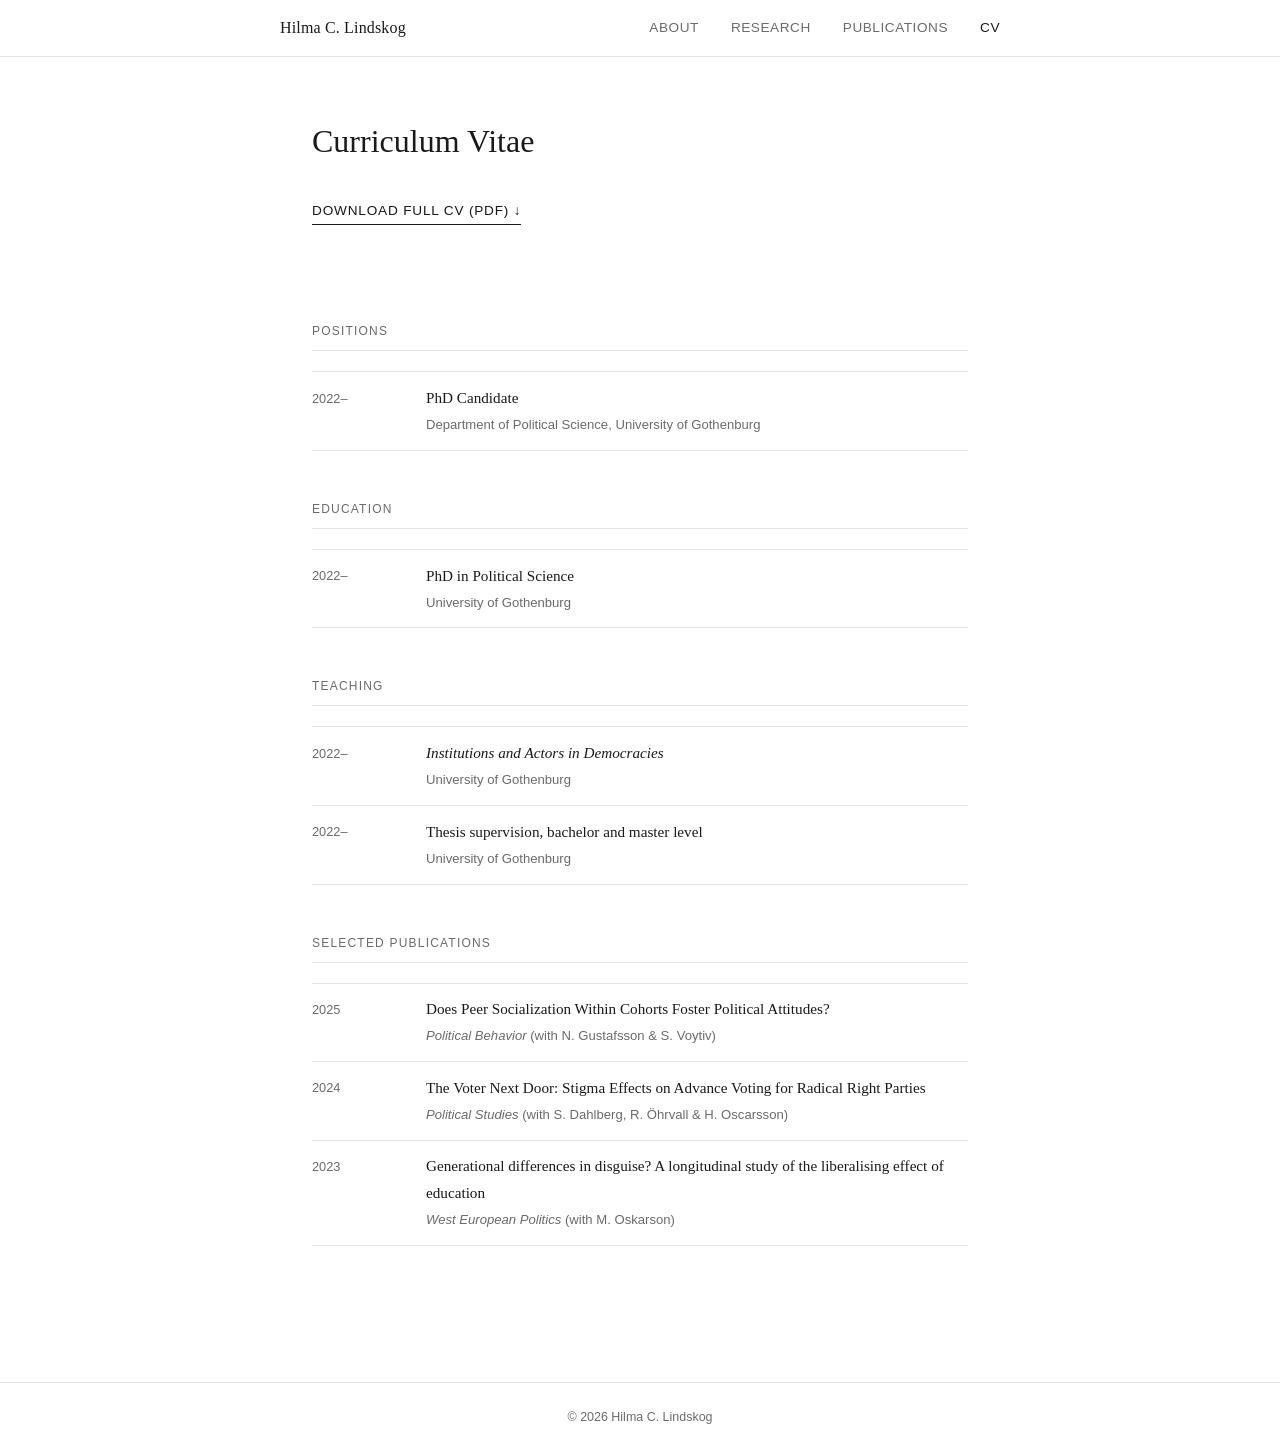
==== cv.html @ c8247df1 "Add files via upload" ====
<!DOCTYPE html>
<html lang="en">
<head>
  <meta charset="UTF-8" />
  <meta name="viewport" content="width=device-width, initial-scale=1.0" />
  <title>CV – Hilma C. Lindskog</title>
  <link rel="stylesheet" href="style.css" />
  <style>
    .cv-download {
      display: inline-block;
      margin: 2rem 0 3rem;
      font-family: -apple-system, BlinkMacSystemFont, "Segoe UI", sans-serif;
      font-size: 0.85rem;
      letter-spacing: 0.06em;
      text-transform: uppercase;
      text-decoration: none;
      color: var(--text);
      border-bottom: 1px solid var(--text);
      padding-bottom: 2px;
      transition: opacity 0.15s;
    }
    .cv-download:hover { opacity: 0.5; }

    .cv-section { margin-bottom: 2.5rem; }

    .cv-entry {
      display: grid;
      grid-template-columns: 90px 1fr;
      gap: 0 1.5rem;
      padding: 0.8rem 0;
      border-bottom: 1px solid var(--border);
      font-size: 0.95rem;
    }
    .cv-entry:first-of-type { border-top: 1px solid var(--border); }

    .cv-year {
      font-family: -apple-system, BlinkMacSystemFont, "Segoe UI", sans-serif;
      font-size: 0.8rem;
      color: var(--muted);
      padding-top: 0.15rem;
    }

    .cv-desc strong {
      font-weight: normal;
      font-style: italic;
    }

    .cv-desc .institution {
      display: block;
      font-family: -apple-system, BlinkMacSystemFont, "Segoe UI", sans-serif;
      font-size: 0.82rem;
      color: var(--muted);
      margin-top: 0.15rem;
    }
  </style>
</head>
<body>

  <header class="site-header">
    <div class="header-inner">
      <a class="site-name" href="index.html">Hilma C. Lindskog</a>
      <nav>
        <a href="index.html">About</a>
        <a href="research.html">Research</a>
        <a href="publications.html">Publications</a>
        <a href="cv.html" class="active">CV</a>
      </nav>
    </div>
  </header>

  <main>
    <h1>Curriculum Vitae</h1>

    <a
      class="cv-download"
      href="https://www.gu.se/sites/default/files/pop_assets/d8754f86-6d45-4643-8b32-f2ddfc127863-resume.pdf"
      target="_blank"
      rel="noopener"
    >
      Download full CV (PDF) ↓
    </a>

    <div class="cv-section">
      <h2>Positions</h2>

      <div class="cv-entry">
        <div class="cv-year">2022–</div>
        <div class="cv-desc">
          PhD Candidate
          <span class="institution">Department of Political Science, University of Gothenburg</span>
        </div>
      </div>
    </div>

    <div class="cv-section">
      <h2>Education</h2>

      <div class="cv-entry">
        <div class="cv-year">2022–</div>
        <div class="cv-desc">
          PhD in Political Science
          <span class="institution">University of Gothenburg</span>
        </div>
      </div>
    </div>

    <div class="cv-section">
      <h2>Teaching</h2>

      <div class="cv-entry">
        <div class="cv-year">2022–</div>
        <div class="cv-desc">
          <em>Institutions and Actors in Democracies</em>
          <span class="institution">University of Gothenburg</span>
        </div>
      </div>

      <div class="cv-entry">
        <div class="cv-year">2022–</div>
        <div class="cv-desc">
          Thesis supervision, bachelor and master level
          <span class="institution">University of Gothenburg</span>
        </div>
      </div>
    </div>

    <div class="cv-section">
      <h2>Selected Publications</h2>

      <div class="cv-entry">
        <div class="cv-year">2025</div>
        <div class="cv-desc">
          Does Peer Socialization Within Cohorts Foster Political Attitudes?
          <span class="institution"><em>Political Behavior</em> (with N. Gustafsson &amp; S. Voytiv)</span>
        </div>
      </div>

      <div class="cv-entry">
        <div class="cv-year">2024</div>
        <div class="cv-desc">
          The Voter Next Door: Stigma Effects on Advance Voting for Radical Right Parties
          <span class="institution"><em>Political Studies</em> (with S. Dahlberg, R. Öhrvall &amp; H. Oscarsson)</span>
        </div>
      </div>

      <div class="cv-entry">
        <div class="cv-year">2023</div>
        <div class="cv-desc">
          Generational differences in disguise? A longitudinal study of the liberalising effect of education
          <span class="institution"><em>West European Politics</em> (with M. Oskarson)</span>
        </div>
      </div>
    </div>

  </main>

  <footer class="site-footer">
    &copy; 2026 Hilma C. Lindskog
  </footer>

</body>
</html>
---- style.css ----
/* ── Reset & Base ── */
*, *::before, *::after { box-sizing: border-box; margin: 0; padding: 0; }

:root {
  --text:    #1a1a1a;
  --muted:   #6b6b6b;
  --border:  #e4e4e4;
  --bg:      #ffffff;
  --accent:  #1a1a1a;
  --max-w:   720px;
}

html { font-size: 16px; }

body {
  font-family: "Georgia", serif;
  background: var(--bg);
  color: var(--text);
  line-height: 1.75;
  -webkit-font-smoothing: antialiased;
}

/* ── Layout ── */
.site-header {
  position: sticky;
  top: 0;
  background: var(--bg);
  border-bottom: 1px solid var(--border);
  z-index: 100;
  padding: 0 2rem;
}

.header-inner {
  max-width: var(--max-w);
  margin: 0 auto;
  display: flex;
  align-items: center;
  justify-content: space-between;
  height: 56px;
}

.site-name {
  font-family: "Georgia", serif;
  font-size: 1rem;
  font-weight: normal;
  letter-spacing: 0.01em;
  text-decoration: none;
  color: var(--text);
}

nav {
  display: flex;
  gap: 2rem;
}

nav a {
  font-family: -apple-system, BlinkMacSystemFont, "Segoe UI", sans-serif;
  font-size: 0.85rem;
  letter-spacing: 0.04em;
  text-transform: uppercase;
  text-decoration: none;
  color: var(--muted);
  transition: color 0.15s;
}

nav a:hover,
nav a.active {
  color: var(--text);
}

main {
  max-width: var(--max-w);
  margin: 0 auto;
  padding: 4rem 2rem 6rem;
}

/* ── Typography ── */
h1 {
  font-family: "Georgia", serif;
  font-size: 2rem;
  font-weight: normal;
  line-height: 1.3;
  margin-bottom: 0.25rem;
}

h2 {
  font-family: -apple-system, BlinkMacSystemFont, "Segoe UI", sans-serif;
  font-size: 0.75rem;
  font-weight: 500;
  letter-spacing: 0.1em;
  text-transform: uppercase;
  color: var(--muted);
  margin: 3rem 0 1.25rem;
  padding-bottom: 0.5rem;
  border-bottom: 1px solid var(--border);
}

p {
  margin-bottom: 1.1rem;
  font-size: 1rem;
}

a {
  color: var(--text);
}

/* ── About page ── */
.about-grid {
  display: grid;
  grid-template-columns: 1fr 200px;
  gap: 3rem;
  align-items: start;
  margin-top: 2.5rem;
}

.about-photo {
  width: 100%;
  max-width: 200px;
  aspect-ratio: 3/4;
  object-fit: cover;
  object-position: top;
  filter: grayscale(10%);
}

.about-text .title {
  font-family: -apple-system, BlinkMacSystemFont, "Segoe UI", sans-serif;
  font-size: 0.9rem;
  color: var(--muted);
  margin-bottom: 1.5rem;
}

/* ── Contact block ── */
.contact-block {
  margin-top: 3rem;
  padding-top: 2rem;
  border-top: 1px solid var(--border);
  font-family: -apple-system, BlinkMacSystemFont, "Segoe UI", sans-serif;
  font-size: 0.875rem;
  color: var(--muted);
  line-height: 1.8;
}

.contact-block a {
  color: var(--text);
  text-decoration: none;
  border-bottom: 1px solid var(--border);
}

.contact-block a:hover {
  border-bottom-color: var(--text);
}

.contact-links {
  display: flex;
  flex-wrap: wrap;
  gap: 1rem;
  margin-top: 0.75rem;
}

/* ── Research page ── */
.research-area {
  margin-bottom: 2.5rem;
}

.research-area h3 {
  font-family: "Georgia", serif;
  font-size: 1.05rem;
  font-weight: normal;
  margin-bottom: 0.6rem;
}

/* ── Publications page ── */
.pub-list {
  list-style: none;
}

.pub-item {
  padding: 1.25rem 0;
  border-bottom: 1px solid var(--border);
}

.pub-item:first-child {
  border-top: 1px solid var(--border);
}

.pub-title {
  font-family: "Georgia", serif;
  font-size: 1rem;
  line-height: 1.5;
  margin-bottom: 0.3rem;
}

.pub-title a {
  text-decoration: none;
  color: var(--text);
  border-bottom: 1px solid var(--border);
  transition: border-color 0.15s;
}

.pub-title a:hover {
  border-bottom-color: var(--text);
}

.pub-meta {
  font-family: -apple-system, BlinkMacSystemFont, "Segoe UI", sans-serif;
  font-size: 0.82rem;
  color: var(--muted);
}

.pub-year {
  display: inline-block;
  font-family: -apple-system, BlinkMacSystemFont, "Segoe UI", sans-serif;
  font-size: 0.75rem;
  font-weight: 500;
  color: var(--muted);
  margin-right: 0.5rem;
}

/* ── Footer ── */
.site-footer {
  border-top: 1px solid var(--border);
  padding: 1.5rem 2rem;
  text-align: center;
  font-family: -apple-system, BlinkMacSystemFont, "Segoe UI", sans-serif;
  font-size: 0.78rem;
  color: var(--muted);
}

/* ── Responsive ── */
@media (max-width: 600px) {
  .about-grid {
    grid-template-columns: 1fr;
  }
  .about-photo {
    max-width: 160px;
    order: -1;
  }
  nav { gap: 1.2rem; }
  h1 { font-size: 1.6rem; }
}
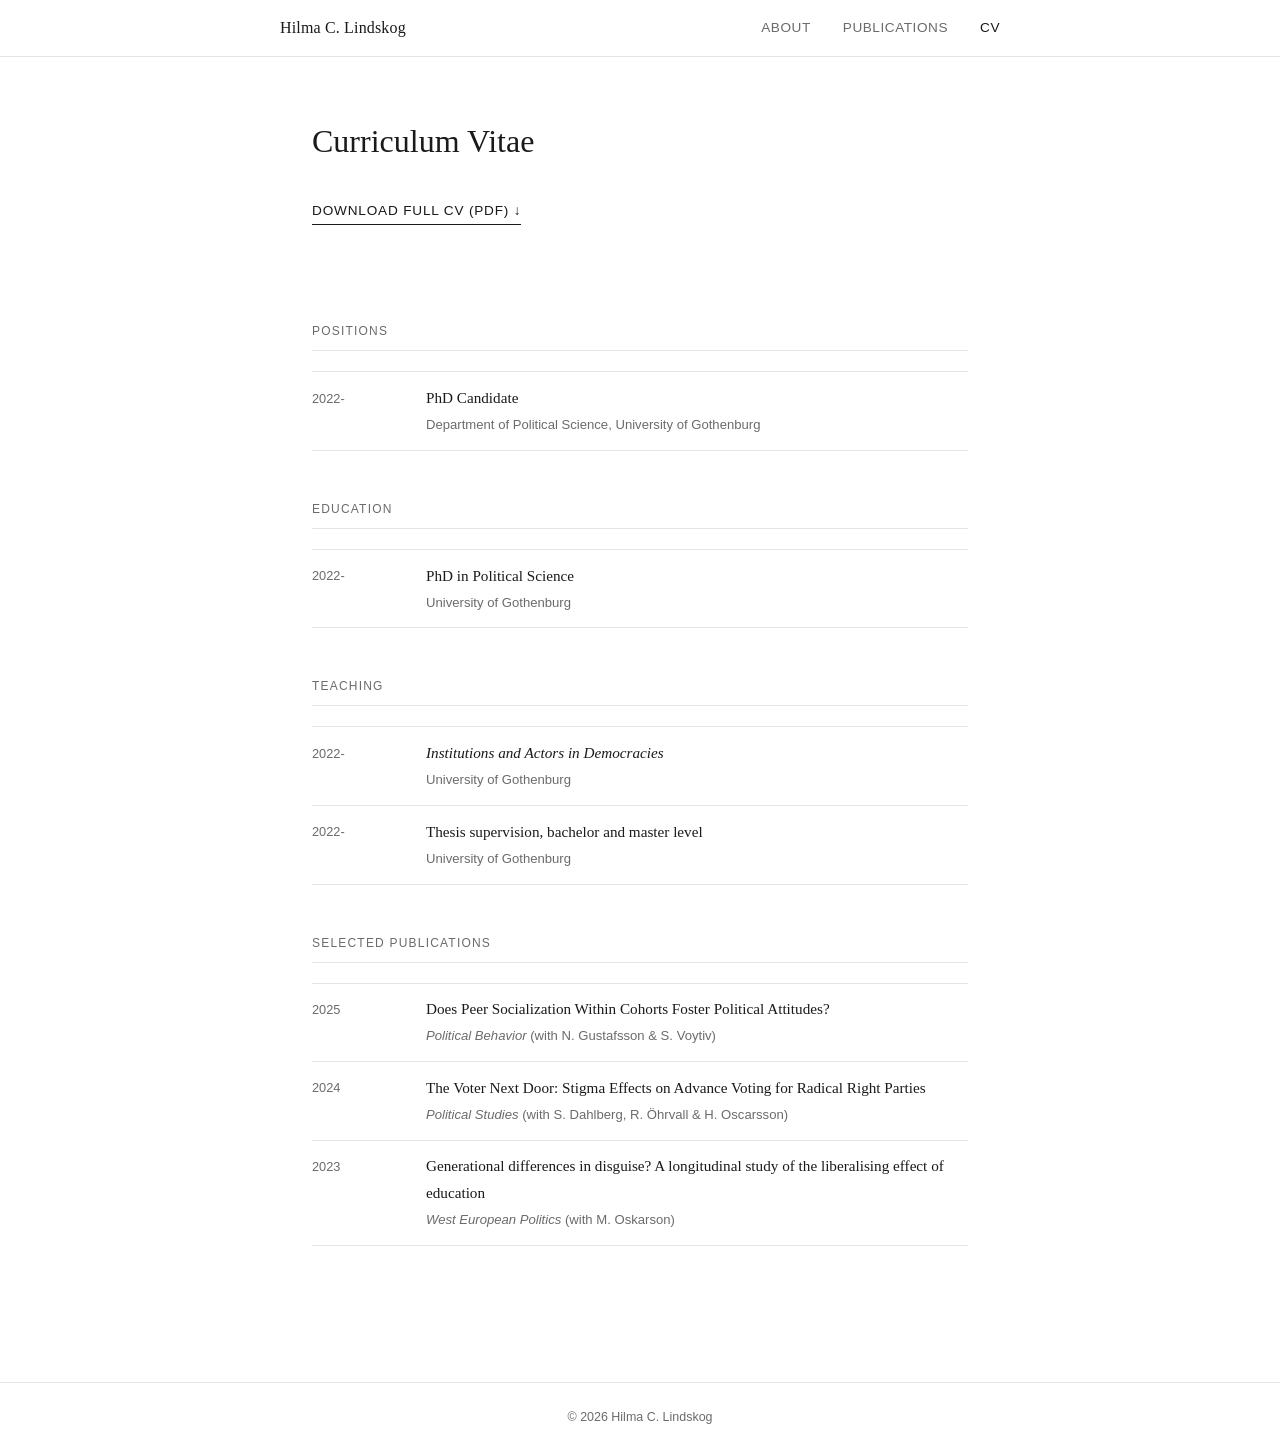
==== commit 22bb5f21: "Add files via upload" ====
--- a/cv.html
+++ b/cv.html
@@ -3,7 +3,7 @@
 <head>
   <meta charset="UTF-8" />
   <meta name="viewport" content="width=device-width, initial-scale=1.0" />
-  <title>CV – Hilma C. Lindskog</title>
+  <title>CV - Hilma C. Lindskog</title>
   <link rel="stylesheet" href="style.css" />
   <style>
     .cv-download {
@@ -61,7 +61,6 @@
       <a class="site-name" href="index.html">Hilma C. Lindskog</a>
       <nav>
         <a href="index.html">About</a>
-        <a href="research.html">Research</a>
         <a href="publications.html">Publications</a>
         <a href="cv.html" class="active">CV</a>
       </nav>
@@ -84,7 +83,7 @@
       <h2>Positions</h2>
 
       <div class="cv-entry">
-        <div class="cv-year">2022–</div>
+        <div class="cv-year">2022-</div>
         <div class="cv-desc">
           PhD Candidate
           <span class="institution">Department of Political Science, University of Gothenburg</span>
@@ -96,7 +95,7 @@
       <h2>Education</h2>
 
       <div class="cv-entry">
-        <div class="cv-year">2022–</div>
+        <div class="cv-year">2022-</div>
         <div class="cv-desc">
           PhD in Political Science
           <span class="institution">University of Gothenburg</span>
@@ -108,7 +107,7 @@
       <h2>Teaching</h2>
 
       <div class="cv-entry">
-        <div class="cv-year">2022–</div>
+        <div class="cv-year">2022-</div>
         <div class="cv-desc">
           <em>Institutions and Actors in Democracies</em>
           <span class="institution">University of Gothenburg</span>
@@ -116,7 +115,7 @@
       </div>
 
       <div class="cv-entry">
-        <div class="cv-year">2022–</div>
+        <div class="cv-year">2022-</div>
         <div class="cv-desc">
           Thesis supervision, bachelor and master level
           <span class="institution">University of Gothenburg</span>
